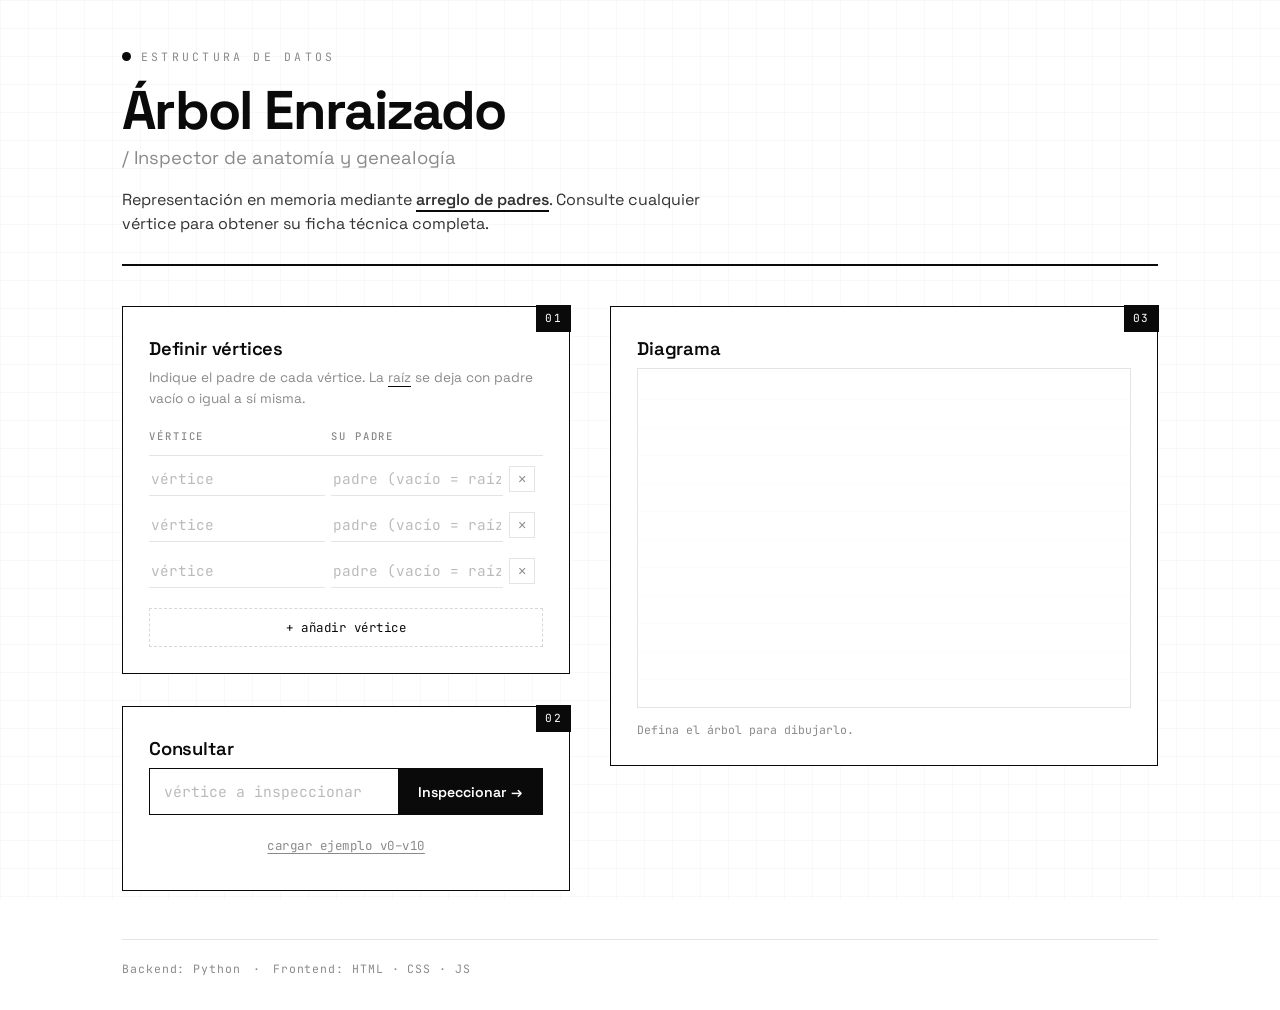
==== index.html @ a1d970cd "Inspector de árbol enraizado — representación por arreglo de padres Backend Python (Flask): API /api" ====
<!DOCTYPE html>
<html lang="es">
<head>
    <meta charset="UTF-8">
    <meta name="viewport" content="width=device-width, initial-scale=1.0">
    <title>Árbol Enraizado · Ficha Técnica de Vértices</title>
    <link rel="stylesheet" href="static/css/style.css">
    <link href="https://fonts.googleapis.com/css2?family=Space+Grotesk:wght@400;500;600;700&family=JetBrains+Mono:wght@400;500&display=swap" rel="stylesheet">
</head>
<body>
    <div class="grid-bg"></div>

    <div class="wrap">
        <header class="masthead">
            <div class="mast-left">
                <span class="dot"></span>
                <span class="kicker">Estructura de Datos</span>
            </div>
            <h1>Árbol Enraizado<span class="h1-sub">/ Inspector de anatomía y genealogía</span></h1>
            <p class="lede">Representación en memoria mediante <strong>arreglo de padres</strong>. Consulte cualquier vértice para obtener su ficha técnica completa.</p>
        </header>

        <div class="layout">
            <!-- COLUMNA IZQUIERDA: ENTRADA -->
            <section class="col col-input">
                <div class="block">
                    <div class="block-num">01</div>
                    <h2>Definir vértices</h2>
                    <p class="block-note">Indique el padre de cada vértice. La <em>raíz</em> se deja con padre vacío o igual a sí misma.</p>

                    <table class="ptable">
                        <thead>
                            <tr>
                                <th>Vértice</th>
                                <th>Su padre</th>
                                <th></th>
                            </tr>
                        </thead>
                        <tbody id="rows"></tbody>
                    </table>

                    <button class="line-btn" id="addRow" onclick="addRow()">+ añadir vértice</button>
                </div>

                <div class="block">
                    <div class="block-num">02</div>
                    <h2>Consultar</h2>
                    <div class="query-row">
                        <input type="text" id="query" placeholder="vértice a inspeccionar" autocomplete="off">
                        <button class="solid-btn" onclick="inspeccionar()">Inspeccionar →</button>
                    </div>
                    <button class="line-btn ghost" onclick="cargarEjemplo()">cargar ejemplo v0–v10</button>
                </div>
            </section>

            <!-- COLUMNA DERECHA: VISUAL + FICHA -->
            <section class="col col-output">
                <div class="block block-tree">
                    <div class="block-num">03</div>
                    <h2>Diagrama</h2>
                    <div class="svg-holder">
                        <svg id="svg" xmlns="http://www.w3.org/2000/svg"></svg>
                    </div>
                    <p class="legend" id="legend">Defina el árbol para dibujarlo.</p>
                </div>

                <div class="block block-sheet hidden" id="sheet">
                    <div class="block-num">04</div>
                    <h2>Ficha técnica</h2>

                    <div class="sheet-head">
                        <span class="sheet-id" id="sheetVertex">—</span>
                        <span class="sheet-class" id="sheetClass">—</span>
                    </div>

                    <dl class="sheet-dl">
                        <div class="dl-row">
                            <dt>Padre</dt>
                            <dd id="fPadre">—</dd>
                        </div>
                        <div class="dl-row">
                            <dt>Hijos</dt>
                            <dd id="fHijos">—</dd>
                        </div>
                        <div class="dl-row">
                            <dt>Hermanos</dt>
                            <dd id="fHermanos">—</dd>
                        </div>
                    </dl>
                </div>
            </section>
        </div>

        <footer class="foot">
            <span>Backend: Python</span>
            <span>·</span>
            <span>Frontend: HTML · CSS · JS</span>
        </footer>
    </div>

    <div class="snack hidden" id="snack"></div>

    <script src="static/js/app.js"></script>
</body>
</html>
---- static/css/style.css ----
:root {
    --ink: #0a0a0a;
    --paper: #ffffff;
    --mute: #8a8a8a;
    --line: #e4e4e4;
    --line-strong: #111;
    --hair: #d8d8d8;
    --accent: #0a0a0a;
    --mono: 'JetBrains Mono', ui-monospace, monospace;
    --sans: 'Space Grotesk', system-ui, sans-serif;
}

* { margin: 0; padding: 0; box-sizing: border-box; }

html { scroll-behavior: smooth; }

body {
    font-family: var(--sans);
    background: var(--paper);
    color: var(--ink);
    line-height: 1.5;
    -webkit-font-smoothing: antialiased;
    position: relative;
    min-height: 100vh;
}

/* subtle graph-paper grid */
.grid-bg {
    position: fixed;
    inset: 0;
    z-index: 0;
    background-image:
        linear-gradient(to right, rgba(0,0,0,0.025) 1px, transparent 1px),
        linear-gradient(to bottom, rgba(0,0,0,0.025) 1px, transparent 1px);
    background-size: 28px 28px;
    pointer-events: none;
    animation: gridIn 1.2s ease both;
}

@keyframes gridIn { from { opacity: 0; } to { opacity: 1; } }

.wrap {
    position: relative;
    z-index: 1;
    max-width: 1100px;
    margin: 0 auto;
    padding: 48px 32px 32px;
}

/* ---------- MASTHEAD ---------- */
.masthead {
    border-bottom: 2px solid var(--ink);
    padding-bottom: 28px;
    margin-bottom: 40px;
    animation: rise 0.7s ease both;
}

.mast-left {
    display: flex;
    align-items: center;
    gap: 10px;
    margin-bottom: 18px;
}

.dot {
    width: 9px; height: 9px;
    background: var(--ink);
    border-radius: 50%;
    animation: blink 2.4s ease-in-out infinite;
}

@keyframes blink { 0%,100% { opacity: 1; } 50% { opacity: 0.2; } }

.kicker {
    font-family: var(--mono);
    font-size: 0.72rem;
    letter-spacing: 0.28em;
    text-transform: uppercase;
    color: var(--mute);
}

h1 {
    font-size: clamp(2rem, 5vw, 3.4rem);
    font-weight: 700;
    letter-spacing: -0.03em;
    line-height: 1.02;
}

.h1-sub {
    display: block;
    font-size: clamp(0.9rem, 2vw, 1.15rem);
    font-weight: 400;
    color: var(--mute);
    letter-spacing: 0;
    margin-top: 10px;
}

.lede {
    margin-top: 20px;
    max-width: 60ch;
    color: #333;
    font-size: 1rem;
}

.lede strong { font-weight: 600; border-bottom: 2px solid var(--ink); }

/* ---------- LAYOUT ---------- */
.layout {
    display: grid;
    grid-template-columns: 0.9fr 1.1fr;
    gap: 40px;
    align-items: start;
}

.col { display: flex; flex-direction: column; gap: 32px; }

.block {
    position: relative;
    border: 1.5px solid var(--ink);
    padding: 28px 26px 26px;
    background: var(--paper);
    animation: rise 0.7s ease both;
}

.col-input .block:nth-child(1) { animation-delay: 0.08s; }
.col-input .block:nth-child(2) { animation-delay: 0.16s; }
.col-output .block:nth-child(1) { animation-delay: 0.12s; }

@keyframes rise {
    from { opacity: 0; transform: translateY(18px); }
    to { opacity: 1; transform: translateY(0); }
}

.block-num {
    position: absolute;
    top: -1.5px; right: -1.5px;
    background: var(--ink);
    color: var(--paper);
    font-family: var(--mono);
    font-size: 0.7rem;
    letter-spacing: 0.1em;
    padding: 5px 9px;
}

.block h2 {
    font-size: 1.15rem;
    font-weight: 600;
    letter-spacing: -0.01em;
    margin-bottom: 6px;
}

.block-note {
    font-size: 0.85rem;
    color: var(--mute);
    margin-bottom: 20px;
    max-width: 44ch;
}

.block-note em { font-style: normal; border-bottom: 1px solid var(--ink); }

/* ---------- PARENT TABLE ---------- */
.ptable {
    width: 100%;
    border-collapse: collapse;
    margin-bottom: 14px;
}

.ptable th {
    text-align: left;
    font-family: var(--mono);
    font-size: 0.66rem;
    letter-spacing: 0.18em;
    text-transform: uppercase;
    color: var(--mute);
    font-weight: 500;
    padding: 0 0 10px;
    border-bottom: 1px solid var(--line);
}

.ptable th:last-child { width: 34px; }

.ptable td {
    padding: 6px 6px 6px 0;
    vertical-align: middle;
}

.ptable tr { animation: rowIn 0.35s ease both; }

@keyframes rowIn {
    from { opacity: 0; transform: translateX(-10px); }
    to { opacity: 1; transform: translateX(0); }
}

.ptable input {
    width: 100%;
    border: none;
    border-bottom: 1.5px solid var(--line);
    background: transparent;
    font-family: var(--mono);
    font-size: 0.9rem;
    color: var(--ink);
    padding: 7px 2px;
    transition: border-color 0.2s;
    outline: none;
}

.ptable input:focus { border-color: var(--ink); }
.ptable input::placeholder { color: #bbb; }

.rm {
    width: 26px; height: 26px;
    border: 1px solid var(--line);
    background: transparent;
    color: var(--mute);
    cursor: pointer;
    font-size: 0.9rem;
    line-height: 1;
    transition: all 0.18s;
}
.rm:hover { background: var(--ink); color: var(--paper); border-color: var(--ink); }

/* ---------- BUTTONS ---------- */
.line-btn {
    font-family: var(--mono);
    font-size: 0.78rem;
    letter-spacing: 0.04em;
    background: transparent;
    border: 1px dashed var(--hair);
    color: var(--ink);
    padding: 10px 14px;
    cursor: pointer;
    transition: all 0.2s;
    width: 100%;
}
.line-btn:hover { border-style: solid; border-color: var(--ink); background: #fafafa; }
.line-btn.ghost { margin-top: 12px; border: none; color: var(--mute); text-decoration: underline; text-underline-offset: 3px; }
.line-btn.ghost:hover { color: var(--ink); background: transparent; }

.query-row {
    display: flex;
    gap: 0;
    border: 1.5px solid var(--ink);
}

#query {
    flex: 1;
    border: none;
    background: transparent;
    font-family: var(--mono);
    font-size: 0.92rem;
    padding: 13px 14px;
    outline: none;
}
#query::placeholder { color: #bbb; }

.solid-btn {
    background: var(--ink);
    color: var(--paper);
    border: none;
    font-family: var(--sans);
    font-weight: 600;
    font-size: 0.88rem;
    padding: 0 20px;
    cursor: pointer;
    white-space: nowrap;
    transition: background 0.2s, letter-spacing 0.2s;
}
.solid-btn:hover { background: #333; letter-spacing: 0.03em; }

/* ---------- SVG TREE ---------- */
.block-tree { min-height: 340px; }

.svg-holder {
    width: 100%;
    aspect-ratio: 16/11;
    border: 1px solid var(--line);
    margin-top: 6px;
    overflow: hidden;
    background:
        repeating-linear-gradient(0deg, transparent, transparent 27px, rgba(0,0,0,0.02) 28px);
}

#svg { width: 100%; height: 100%; display: block; }

.edge-line {
    stroke: #c8c8c8;
    stroke-width: 1.4;
    fill: none;
    stroke-dasharray: 400;
    stroke-dashoffset: 400;
    animation: drawEdge 0.7s ease forwards;
}
.edge-line.hot { stroke: var(--ink); stroke-width: 2; }

@keyframes drawEdge { to { stroke-dashoffset: 0; } }

.node-g { animation: nodePop 0.45s cubic-bezier(.2,.9,.3,1.3) both; cursor: pointer; }
@keyframes nodePop { from { opacity: 0; transform: scale(0.2); } to { opacity: 1; transform: scale(1); } }

.node-c {
    fill: var(--paper);
    stroke: var(--ink);
    stroke-width: 1.6;
    transition: fill 0.2s, stroke-width 0.2s;
}
.node-g:hover .node-c { fill: #f0f0f0; }

.node-c.is-root { stroke-width: 3; }
.node-c.is-query { fill: var(--ink); }
.node-c.is-parent { fill: #d9d9d9; }
.node-c.is-child { fill: #efefef; stroke-dasharray: 3 2; }
.node-c.is-sibling { fill: #fff; stroke-dasharray: 5 3; }

.node-t {
    font-family: var(--mono);
    font-size: 11px;
    fill: var(--ink);
    text-anchor: middle;
    dominant-baseline: central;
    pointer-events: none;
}
.node-t.inv { fill: var(--paper); }

.root-tag {
    font-family: var(--mono);
    font-size: 8px;
    fill: var(--mute);
    text-anchor: middle;
    letter-spacing: 0.15em;
}

.legend {
    font-family: var(--mono);
    font-size: 0.72rem;
    color: var(--mute);
    margin-top: 12px;
    line-height: 1.7;
}

/* ---------- FICHA / SHEET ---------- */
.hidden { display: none !important; }

.block-sheet { animation: sheetIn 0.5s ease both; }
@keyframes sheetIn {
    from { opacity: 0; transform: translateY(14px); }
    to { opacity: 1; transform: translateY(0); }
}

.sheet-head {
    display: flex;
    align-items: baseline;
    justify-content: space-between;
    gap: 16px;
    padding: 14px 0 18px;
    border-bottom: 2px solid var(--ink);
    margin-bottom: 4px;
    flex-wrap: wrap;
}

.sheet-id {
    font-family: var(--mono);
    font-size: 2.2rem;
    font-weight: 500;
    letter-spacing: -0.02em;
}

.sheet-class {
    font-family: var(--mono);
    font-size: 0.72rem;
    letter-spacing: 0.1em;
    text-transform: uppercase;
    border: 1.5px solid var(--ink);
    padding: 5px 10px;
}
.sheet-class.leaf { background: var(--paper); }
.sheet-class.internal { background: var(--ink); color: var(--paper); }

.sheet-dl { margin-top: 4px; }

.dl-row {
    display: grid;
    grid-template-columns: 110px 1fr;
    gap: 12px;
    padding: 16px 0;
    border-bottom: 1px solid var(--line);
    animation: rowIn 0.4s ease both;
}
.dl-row:nth-child(2) { animation-delay: 0.06s; }
.dl-row:nth-child(3) { animation-delay: 0.12s; }

.dl-row dt {
    font-family: var(--mono);
    font-size: 0.68rem;
    letter-spacing: 0.14em;
    text-transform: uppercase;
    color: var(--mute);
    padding-top: 4px;
}

.dl-row dd {
    display: flex;
    flex-wrap: wrap;
    gap: 7px;
}

.chip {
    font-family: var(--mono);
    font-size: 0.85rem;
    border: 1.2px solid var(--ink);
    padding: 4px 11px;
    animation: chipIn 0.3s ease both;
}
@keyframes chipIn { from { opacity: 0; transform: scale(0.8); } to { opacity: 1; transform: scale(1); } }

.chip.root { background: var(--ink); color: var(--paper); }
.chip.none {
    border-style: dashed;
    border-color: var(--hair);
    color: var(--mute);
    font-style: italic;
}

/* ---------- FOOTER / SNACK ---------- */
.foot {
    margin-top: 48px;
    padding-top: 20px;
    border-top: 1px solid var(--line);
    display: flex;
    gap: 12px;
    font-family: var(--mono);
    font-size: 0.72rem;
    color: var(--mute);
    letter-spacing: 0.08em;
}

.snack {
    position: fixed;
    bottom: 24px; left: 50%;
    transform: translateX(-50%);
    background: var(--ink);
    color: var(--paper);
    font-family: var(--mono);
    font-size: 0.82rem;
    padding: 12px 20px;
    z-index: 50;
    animation: snackIn 0.3s ease both;
}
@keyframes snackIn {
    from { opacity: 0; transform: translateX(-50%) translateY(16px); }
    to { opacity: 1; transform: translateX(-50%) translateY(0); }
}

/* ---------- RESPONSIVE ---------- */
@media (max-width: 860px) {
    .layout { grid-template-columns: 1fr; gap: 28px; }
    .wrap { padding: 32px 20px; }
}
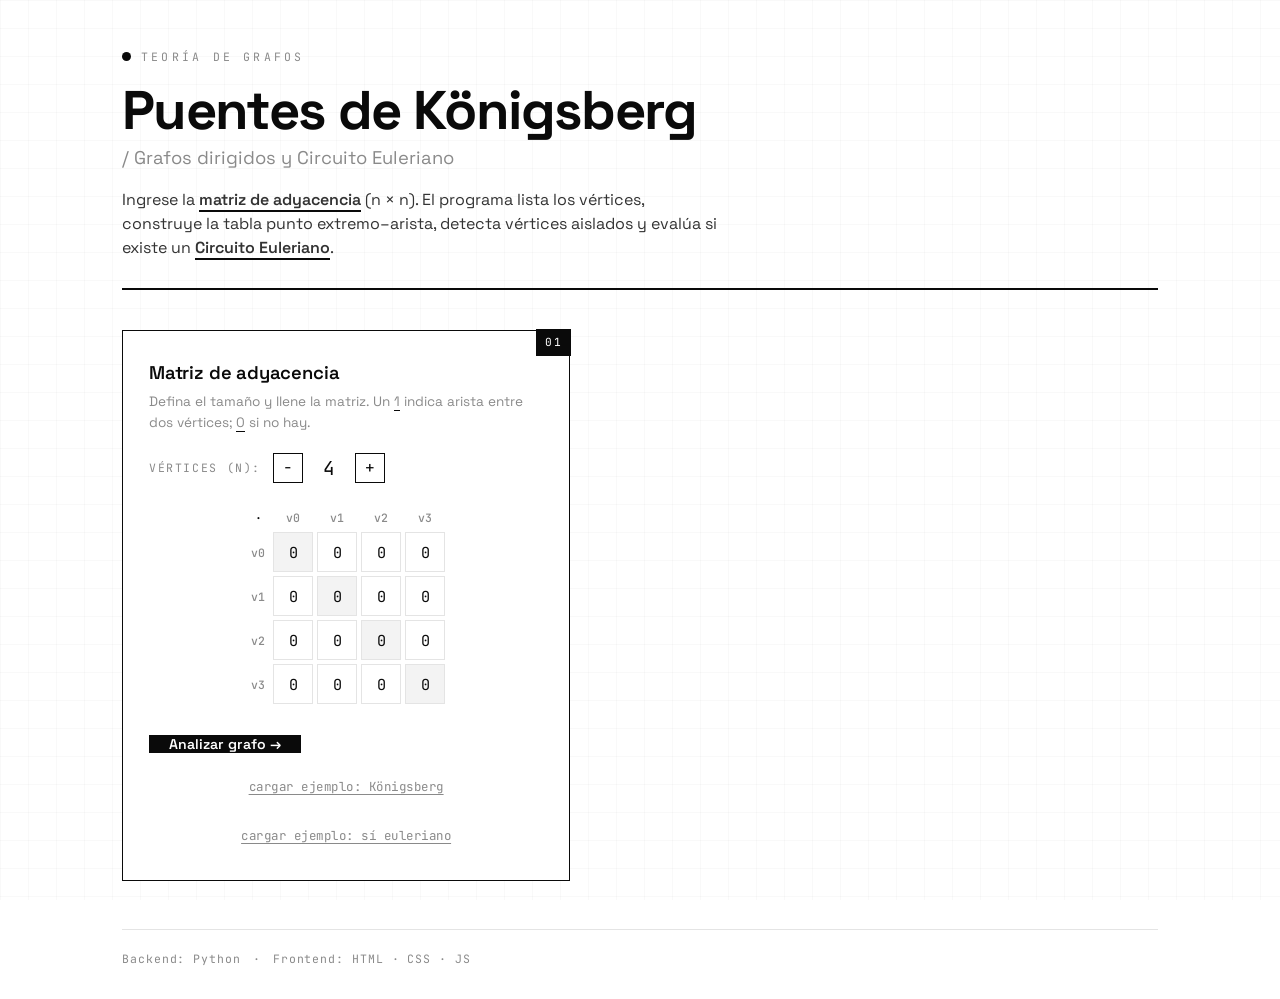
==== commit 8877a506: "Reescribir a Grupo 2: grafos y Circuito Euleriano (Konigsberg)" ====
--- a/index.html
+++ b/index.html
@@ -3,7 +3,7 @@
 <head>
     <meta charset="UTF-8">
     <meta name="viewport" content="width=device-width, initial-scale=1.0">
-    <title>Árbol Enraizado · Ficha Técnica de Vértices</title>
+    <title>Grafos Dirigidos · Puentes de Königsberg (Euler)</title>
     <link rel="stylesheet" href="static/css/style.css">
     <link href="https://fonts.googleapis.com/css2?family=Space+Grotesk:wght@400;500;600;700&family=JetBrains+Mono:wght@400;500&display=swap" rel="stylesheet">
 </head>
@@ -14,80 +14,64 @@
         <header class="masthead">
             <div class="mast-left">
                 <span class="dot"></span>
-                <span class="kicker">Estructura de Datos</span>
+                <span class="kicker">Teoría de Grafos</span>
             </div>
-            <h1>Árbol Enraizado<span class="h1-sub">/ Inspector de anatomía y genealogía</span></h1>
-            <p class="lede">Representación en memoria mediante <strong>arreglo de padres</strong>. Consulte cualquier vértice para obtener su ficha técnica completa.</p>
+            <h1>Puentes de Königsberg<span class="h1-sub">/ Grafos dirigidos y Circuito Euleriano</span></h1>
+            <p class="lede">Ingrese la <strong>matriz de adyacencia</strong> (n × n). El programa lista los vértices, construye la tabla punto extremo–arista, detecta vértices aislados y evalúa si existe un <strong>Circuito Euleriano</strong>.</p>
         </header>
 
         <div class="layout">
-            <!-- COLUMNA IZQUIERDA: ENTRADA -->
+            <!-- IZQUIERDA: ENTRADA -->
             <section class="col col-input">
                 <div class="block">
                     <div class="block-num">01</div>
-                    <h2>Definir vértices</h2>
-                    <p class="block-note">Indique el padre de cada vértice. La <em>raíz</em> se deja con padre vacío o igual a sí misma.</p>
+                    <h2>Matriz de adyacencia</h2>
+                    <p class="block-note">Defina el tamaño y llene la matriz. Un <em>1</em> indica arista entre dos vértices; <em>0</em> si no hay.</p>
 
-                    <table class="ptable">
-                        <thead>
-                            <tr>
-                                <th>Vértice</th>
-                                <th>Su padre</th>
-                                <th></th>
-                            </tr>
-                        </thead>
-                        <tbody id="rows"></tbody>
-                    </table>
+                    <div class="size-row">
+                        <label>Vértices (n):</label>
+                        <button class="step" onclick="setSize(-1)">−</button>
+                        <span id="sizeLabel" class="size-val">4</span>
+                        <button class="step" onclick="setSize(1)">+</button>
+                    </div>
 
-                    <button class="line-btn" id="addRow" onclick="addRow()">+ añadir vértice</button>
-                </div>
+                    <div class="matrix-holder">
+                        <table class="matrix" id="matrix"></table>
+                    </div>
 
-                <div class="block">
-                    <div class="block-num">02</div>
-                    <h2>Consultar</h2>
-                    <div class="query-row">
-                        <input type="text" id="query" placeholder="vértice a inspeccionar" autocomplete="off">
-                        <button class="solid-btn" onclick="inspeccionar()">Inspeccionar →</button>
-                    </div>
-                    <button class="line-btn ghost" onclick="cargarEjemplo()">cargar ejemplo v0–v10</button>
+                    <button class="solid-btn full" onclick="analizar()">Analizar grafo →</button>
+                    <button class="line-btn ghost" onclick="cargarKonigsberg()">cargar ejemplo: Königsberg</button>
+                    <button class="line-btn ghost" onclick="cargarEuler()">cargar ejemplo: sí euleriano</button>
                 </div>
             </section>
 
-            <!-- COLUMNA DERECHA: VISUAL + FICHA -->
+            <!-- DERECHA: RESULTADOS -->
             <section class="col col-output">
-                <div class="block block-tree">
-                    <div class="block-num">03</div>
-                    <h2>Diagrama</h2>
-                    <div class="svg-holder">
-                        <svg id="svg" xmlns="http://www.w3.org/2000/svg"></svg>
+
+                <div class="block block-diag hidden" id="diagBlock">
+                    <div class="block-num">02</div>
+                    <h2>Diagnóstico de Euler</h2>
+                    <div class="verdict" id="verdict">
+                        <span class="verdict-mark" id="verdictMark">—</span>
+                        <span class="verdict-text" id="verdictText">—</span>
                     </div>
-                    <p class="legend" id="legend">Defina el árbol para dibujarlo.</p>
+                    <p class="diag-body" id="diagBody"></p>
                 </div>
 
-                <div class="block block-sheet hidden" id="sheet">
+                <div class="block hidden" id="vertBlock">
+                    <div class="block-num">03</div>
+                    <h2>Vértices y grados</h2>
+                    <p class="mini" id="vgInfo"></p>
+                    <table class="grados" id="gradosTable"></table>
+                    <p class="mini" id="aisladosInfo"></p>
+                </div>
+
+                <div class="block hidden" id="edgeBlock">
                     <div class="block-num">04</div>
-                    <h2>Ficha técnica</h2>
+                    <h2>Función punto extremo–arista</h2>
+                    <table class="edges" id="edgesTable"></table>
+                </div>
 
-                    <div class="sheet-head">
-                        <span class="sheet-id" id="sheetVertex">—</span>
-                        <span class="sheet-class" id="sheetClass">—</span>
-                    </div>
-
-                    <dl class="sheet-dl">
-                        <div class="dl-row">
-                            <dt>Padre</dt>
-                            <dd id="fPadre">—</dd>
-                        </div>
-                        <div class="dl-row">
-                            <dt>Hijos</dt>
-                            <dd id="fHijos">—</dd>
-                        </div>
-                        <div class="dl-row">
-                            <dt>Hermanos</dt>
-                            <dd id="fHermanos">—</dd>
-                        </div>
-                    </dl>
-                </div>
             </section>
         </div>
 
--- a/static/css/style.css
+++ b/static/css/style.css
@@ -158,66 +158,170 @@
 
 .block-note em { font-style: normal; border-bottom: 1px solid var(--ink); }
 
-/* ---------- PARENT TABLE ---------- */
-.ptable {
-    width: 100%;
-    border-collapse: collapse;
-    margin-bottom: 14px;
-}
-
-.ptable th {
-    text-align: left;
-    font-family: var(--mono);
-    font-size: 0.66rem;
-    letter-spacing: 0.18em;
-    text-transform: uppercase;
-    color: var(--mute);
-    font-weight: 500;
-    padding: 0 0 10px;
-    border-bottom: 1px solid var(--line);
-}
-
-.ptable th:last-child { width: 34px; }
-
-.ptable td {
-    padding: 6px 6px 6px 0;
-    vertical-align: middle;
-}
-
-.ptable tr { animation: rowIn 0.35s ease both; }
-
 @keyframes rowIn {
     from { opacity: 0; transform: translateX(-10px); }
     to { opacity: 1; transform: translateX(0); }
 }
 
-.ptable input {
+/* ---------- SIZE STEPPER ---------- */
+.size-row {
+    display: flex;
+    align-items: center;
+    gap: 12px;
+    margin-bottom: 22px;
+}
+.size-row label {
+    font-family: var(--mono);
+    font-size: 0.72rem;
+    letter-spacing: 0.14em;
+    text-transform: uppercase;
+    color: var(--mute);
+}
+.step {
+    width: 30px; height: 30px;
+    border: 1.5px solid var(--ink);
+    background: var(--paper);
+    color: var(--ink);
+    font-family: var(--mono);
+    font-size: 1rem;
+    line-height: 1;
+    cursor: pointer;
+    transition: all 0.18s;
+}
+.step:hover { background: var(--ink); color: var(--paper); }
+.size-val {
+    font-family: var(--mono);
+    font-size: 1.2rem;
+    min-width: 28px;
+    text-align: center;
+}
+
+/* ---------- ADJACENCY MATRIX ---------- */
+.matrix-holder {
+    overflow-x: auto;
+    margin-bottom: 22px;
+    padding-bottom: 4px;
+}
+.matrix {
+    border-collapse: collapse;
+    margin: 0 auto;
+    animation: rowIn 0.35s ease both;
+}
+.matrix th {
+    font-family: var(--mono);
+    font-size: 0.72rem;
+    color: var(--mute);
+    font-weight: 500;
+    padding: 4px 6px;
+    text-align: center;
+}
+.matrix th.corner { color: var(--ink); }
+.matrix td { padding: 2px; }
+.matrix input {
+    width: 40px; height: 40px;
+    border: 1px solid var(--line);
+    background: var(--paper);
+    font-family: var(--mono);
+    font-size: 0.95rem;
+    color: var(--ink);
+    text-align: center;
+    outline: none;
+    transition: all 0.16s;
+}
+.matrix input:focus {
+    border-color: var(--ink);
+    box-shadow: inset 0 0 0 1px var(--ink);
+}
+.matrix input.diag { background: #f3f3f3; }
+.matrix input.on { background: var(--ink); color: var(--paper); }
+
+/* ---------- VERDICT (Euler) ---------- */
+.block-diag { }
+.verdict {
+    display: flex;
+    align-items: center;
+    gap: 14px;
+    padding: 16px 0 14px;
+    border-bottom: 2px solid var(--ink);
+    margin-bottom: 16px;
+}
+.verdict-mark {
+    width: 44px; height: 44px;
+    display: flex;
+    align-items: center;
+    justify-content: center;
+    border: 2px solid var(--ink);
+    font-family: var(--mono);
+    font-size: 1.5rem;
+    font-weight: 700;
+    flex-shrink: 0;
+    animation: chipIn 0.4s ease both;
+}
+.verdict-mark.yes { background: var(--ink); color: var(--paper); }
+.verdict-mark.no { background: var(--paper); color: var(--ink); }
+.verdict-text {
+    font-size: 1.05rem;
+    font-weight: 600;
+    letter-spacing: -0.01em;
+}
+.diag-body {
+    font-size: 0.92rem;
+    line-height: 1.65;
+    color: #333;
+}
+
+/* ---------- RESULT TABLES ---------- */
+.mini {
+    font-family: var(--mono);
+    font-size: 0.8rem;
+    color: var(--mute);
+    margin: 4px 0 14px;
+    line-height: 1.6;
+}
+.mini b { color: var(--ink); }
+.grados, .edges {
     width: 100%;
-    border: none;
-    border-bottom: 1.5px solid var(--line);
-    background: transparent;
-    font-family: var(--mono);
-    font-size: 0.9rem;
+    border-collapse: collapse;
+    margin: 6px 0 4px;
+}
+.grados th, .edges th {
+    text-align: left;
+    font-family: var(--mono);
+    font-size: 0.64rem;
+    letter-spacing: 0.16em;
+    text-transform: uppercase;
+    color: var(--mute);
+    font-weight: 500;
+    padding: 0 10px 9px 0;
+    border-bottom: 1px solid var(--line);
+}
+.grados td, .edges td {
+    font-family: var(--mono);
+    font-size: 0.88rem;
+    padding: 9px 10px 9px 0;
+    border-bottom: 1px solid var(--line);
+    animation: rowIn 0.3s ease both;
+}
+.grados td.par { color: var(--ink); }
+.grados td.impar {
     color: var(--ink);
-    padding: 7px 2px;
-    transition: border-color 0.2s;
-    outline: none;
-}
-
-.ptable input:focus { border-color: var(--ink); }
-.ptable input::placeholder { color: #bbb; }
-
-.rm {
-    width: 26px; height: 26px;
-    border: 1px solid var(--line);
-    background: transparent;
-    color: var(--mute);
-    cursor: pointer;
-    font-size: 0.9rem;
-    line-height: 1;
-    transition: all 0.18s;
-}
-.rm:hover { background: var(--ink); color: var(--paper); border-color: var(--ink); }
+    font-weight: 600;
+    border-bottom: 2px solid var(--ink);
+}
+.tag-impar {
+    font-size: 0.66rem;
+    border: 1px solid var(--ink);
+    padding: 1px 6px;
+    margin-left: 6px;
+    letter-spacing: 0.08em;
+}
+.tag-aislado {
+    font-size: 0.66rem;
+    border: 1px dashed var(--mute);
+    color: var(--mute);
+    padding: 1px 6px;
+    margin-left: 6px;
+}
 
 /* ---------- BUTTONS ---------- */
 .line-btn {
@@ -267,158 +371,10 @@
 }
 .solid-btn:hover { background: #333; letter-spacing: 0.03em; }
 
-/* ---------- SVG TREE ---------- */
-.block-tree { min-height: 340px; }
-
-.svg-holder {
-    width: 100%;
-    aspect-ratio: 16/11;
-    border: 1px solid var(--line);
-    margin-top: 6px;
-    overflow: hidden;
-    background:
-        repeating-linear-gradient(0deg, transparent, transparent 27px, rgba(0,0,0,0.02) 28px);
-}
-
-#svg { width: 100%; height: 100%; display: block; }
-
-.edge-line {
-    stroke: #c8c8c8;
-    stroke-width: 1.4;
-    fill: none;
-    stroke-dasharray: 400;
-    stroke-dashoffset: 400;
-    animation: drawEdge 0.7s ease forwards;
-}
-.edge-line.hot { stroke: var(--ink); stroke-width: 2; }
-
-@keyframes drawEdge { to { stroke-dashoffset: 0; } }
-
-.node-g { animation: nodePop 0.45s cubic-bezier(.2,.9,.3,1.3) both; cursor: pointer; }
-@keyframes nodePop { from { opacity: 0; transform: scale(0.2); } to { opacity: 1; transform: scale(1); } }
-
-.node-c {
-    fill: var(--paper);
-    stroke: var(--ink);
-    stroke-width: 1.6;
-    transition: fill 0.2s, stroke-width 0.2s;
-}
-.node-g:hover .node-c { fill: #f0f0f0; }
-
-.node-c.is-root { stroke-width: 3; }
-.node-c.is-query { fill: var(--ink); }
-.node-c.is-parent { fill: #d9d9d9; }
-.node-c.is-child { fill: #efefef; stroke-dasharray: 3 2; }
-.node-c.is-sibling { fill: #fff; stroke-dasharray: 5 3; }
-
-.node-t {
-    font-family: var(--mono);
-    font-size: 11px;
-    fill: var(--ink);
-    text-anchor: middle;
-    dominant-baseline: central;
-    pointer-events: none;
-}
-.node-t.inv { fill: var(--paper); }
-
-.root-tag {
-    font-family: var(--mono);
-    font-size: 8px;
-    fill: var(--mute);
-    text-anchor: middle;
-    letter-spacing: 0.15em;
-}
-
-.legend {
-    font-family: var(--mono);
-    font-size: 0.72rem;
-    color: var(--mute);
-    margin-top: 12px;
-    line-height: 1.7;
-}
-
-/* ---------- FICHA / SHEET ---------- */
+/* ---------- VISIBILITY ---------- */
 .hidden { display: none !important; }
 
-.block-sheet { animation: sheetIn 0.5s ease both; }
-@keyframes sheetIn {
-    from { opacity: 0; transform: translateY(14px); }
-    to { opacity: 1; transform: translateY(0); }
-}
-
-.sheet-head {
-    display: flex;
-    align-items: baseline;
-    justify-content: space-between;
-    gap: 16px;
-    padding: 14px 0 18px;
-    border-bottom: 2px solid var(--ink);
-    margin-bottom: 4px;
-    flex-wrap: wrap;
-}
-
-.sheet-id {
-    font-family: var(--mono);
-    font-size: 2.2rem;
-    font-weight: 500;
-    letter-spacing: -0.02em;
-}
-
-.sheet-class {
-    font-family: var(--mono);
-    font-size: 0.72rem;
-    letter-spacing: 0.1em;
-    text-transform: uppercase;
-    border: 1.5px solid var(--ink);
-    padding: 5px 10px;
-}
-.sheet-class.leaf { background: var(--paper); }
-.sheet-class.internal { background: var(--ink); color: var(--paper); }
-
-.sheet-dl { margin-top: 4px; }
-
-.dl-row {
-    display: grid;
-    grid-template-columns: 110px 1fr;
-    gap: 12px;
-    padding: 16px 0;
-    border-bottom: 1px solid var(--line);
-    animation: rowIn 0.4s ease both;
-}
-.dl-row:nth-child(2) { animation-delay: 0.06s; }
-.dl-row:nth-child(3) { animation-delay: 0.12s; }
-
-.dl-row dt {
-    font-family: var(--mono);
-    font-size: 0.68rem;
-    letter-spacing: 0.14em;
-    text-transform: uppercase;
-    color: var(--mute);
-    padding-top: 4px;
-}
-
-.dl-row dd {
-    display: flex;
-    flex-wrap: wrap;
-    gap: 7px;
-}
-
-.chip {
-    font-family: var(--mono);
-    font-size: 0.85rem;
-    border: 1.2px solid var(--ink);
-    padding: 4px 11px;
-    animation: chipIn 0.3s ease both;
-}
 @keyframes chipIn { from { opacity: 0; transform: scale(0.8); } to { opacity: 1; transform: scale(1); } }
-
-.chip.root { background: var(--ink); color: var(--paper); }
-.chip.none {
-    border-style: dashed;
-    border-color: var(--hair);
-    color: var(--mute);
-    font-style: italic;
-}
 
 /* ---------- FOOTER / SNACK ---------- */
 .foot {
